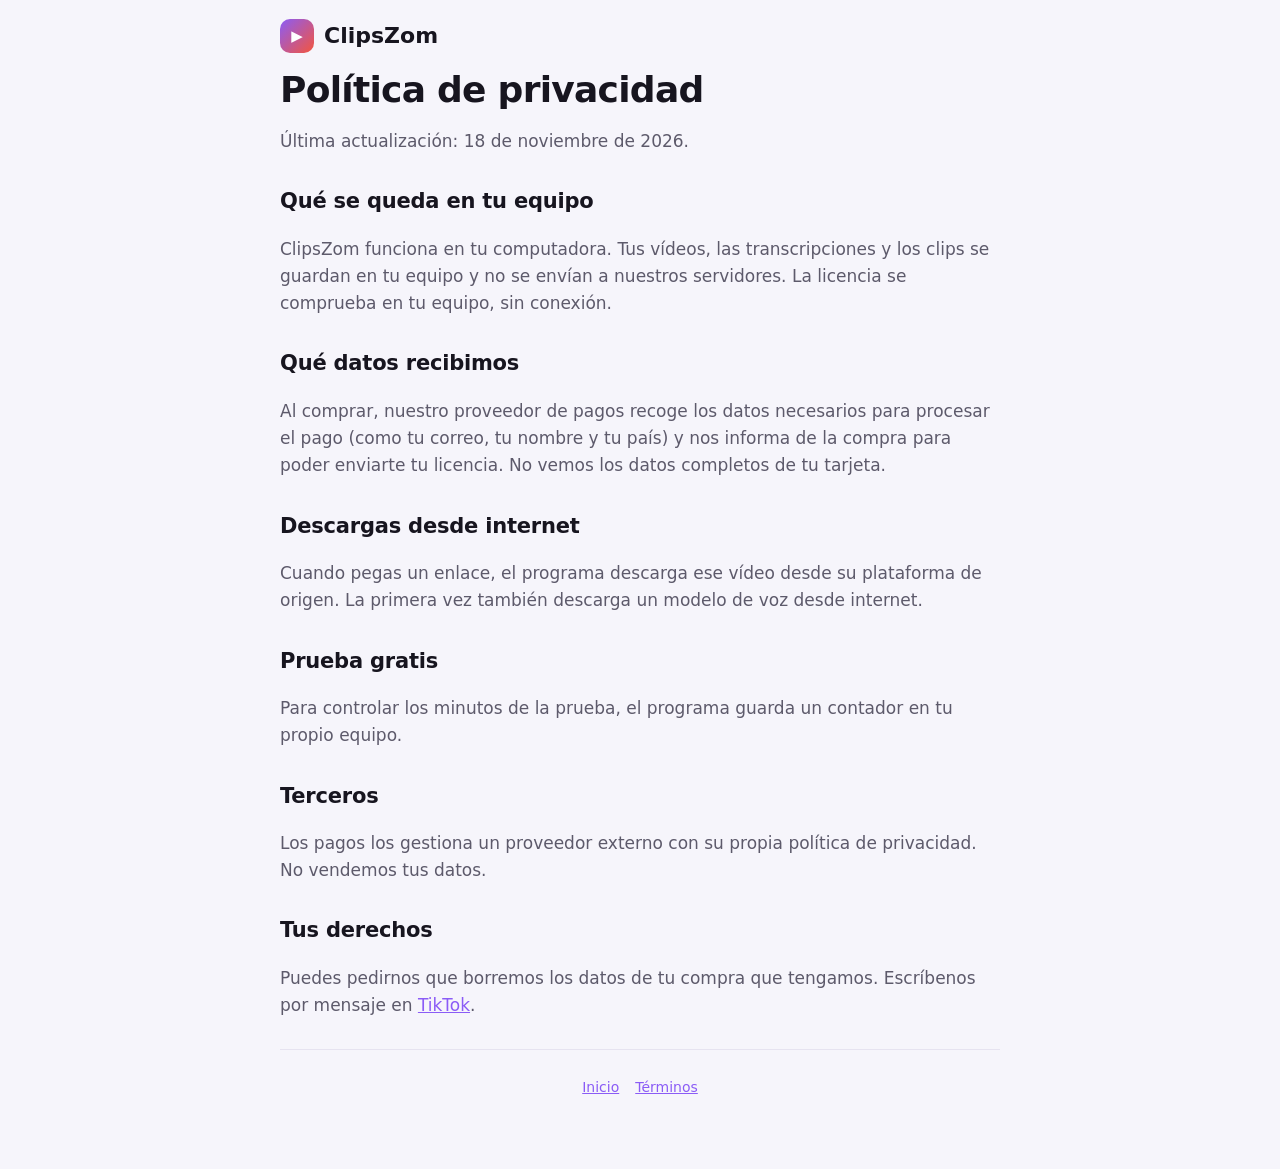
==== privacidad.html @ 4bab184d "Add files via upload" ====
<!doctype html>
<html lang="es"><head><meta charset="utf-8"><meta name="viewport" content="width=device-width,initial-scale=1">
<title>Privacidad · ClipsZom</title><link rel="stylesheet" href="style.css"></head><body>
<div class="wrap doc"><header><a class="logo" href="./"><i>▶</i>ClipsZom</a></header>
<h1>Política de privacidad</h1><p>Última actualización: 18 de noviembre de 2026.</p>
<h2>Qué se queda en tu equipo</h2><p>ClipsZom funciona en tu computadora. Tus vídeos, las transcripciones y los clips se guardan en tu equipo y no se envían a nuestros servidores. La licencia se comprueba en tu equipo, sin conexión.</p>
<h2>Qué datos recibimos</h2><p>Al comprar, nuestro proveedor de pagos recoge los datos necesarios para procesar el pago (como tu correo, tu nombre y tu país) y nos informa de la compra para poder enviarte tu licencia. No vemos los datos completos de tu tarjeta.</p>
<h2>Descargas desde internet</h2><p>Cuando pegas un enlace, el programa descarga ese vídeo desde su plataforma de origen. La primera vez también descarga un modelo de voz desde internet.</p>
<h2>Prueba gratis</h2><p>Para controlar los minutos de la prueba, el programa guarda un contador en tu propio equipo.</p>
<h2>Terceros</h2><p>Los pagos los gestiona un proveedor externo con su propia política de privacidad. No vendemos tus datos.</p>
<h2>Tus derechos</h2><p>Puedes pedirnos que borremos los datos de tu compra que tengamos. Escríbenos por mensaje en <a href="https://www.tiktok.com/@anasanchez29915">TikTok</a>.</p>
<footer><a href="./">Inicio</a><a href="terminos.html">Términos</a></footer></div></body></html>
---- style.css ----
:root{--bg:#f6f5fb;--fg:#17151f;--mut:#5d5a6b;--card:#fff;--line:#e6e3f0;--ac1:#8b5cf6;--ac2:#f4553d}
@media(prefers-color-scheme:dark){:root{--bg:#0e0d14;--fg:#f3f1fa;--mut:#a29fb3;--card:#17151f;--line:#2a2736}}
*{box-sizing:border-box}html{scroll-behavior:smooth}
body{margin:0;background:var(--bg);color:var(--fg);font:17px/1.6 "Segoe UI",system-ui,-apple-system,Roboto,sans-serif}
a{color:var(--ac1)}
.wrap{max-width:1020px;margin:0 auto;padding:0 20px}
header{display:flex;align-items:center;justify-content:space-between;padding:18px 0}
.logo{display:flex;align-items:center;gap:10px;font-weight:800;font-size:22px;text-decoration:none;color:var(--fg)}
.logo i{width:34px;height:34px;border-radius:10px;background:linear-gradient(135deg,var(--ac1),var(--ac2));display:grid;place-items:center;color:#fff;font-style:normal;font-size:15px}
nav a{margin-left:18px;text-decoration:none;color:var(--mut);font-size:15px}
.hero{text-align:center;padding:56px 0 30px}
h1{font-size:clamp(34px,6vw,60px);line-height:1.08;margin:0 0 18px;letter-spacing:-.02em}
h1 em{font-style:normal;background:linear-gradient(90deg,var(--ac1),var(--ac2));-webkit-background-clip:text;background-clip:text;color:transparent}
.sub{max-width:640px;margin:0 auto 28px;color:var(--mut);font-size:19px}
.btn{display:inline-block;padding:14px 26px;border-radius:14px;font-weight:700;text-decoration:none;color:#fff;background:linear-gradient(90deg,var(--ac1),var(--ac2));border:0;font-size:16px}
.btn.alt{background:var(--card);color:var(--fg);border:1px solid var(--line)}
.btn[aria-disabled=true]{opacity:.55;pointer-events:none}
.row{display:flex;gap:12px;justify-content:center;flex-wrap:wrap}
.note{color:var(--mut);font-size:14px;margin-top:14px}
section{padding:42px 0}
h2{font-size:30px;margin:0 0 22px;letter-spacing:-.01em}
.grid{display:grid;grid-template-columns:repeat(auto-fit,minmax(230px,1fr));gap:16px}
.card{background:var(--card);border:1px solid var(--line);border-radius:18px;padding:22px}
.card h3{margin:0 0 8px;font-size:18px}.card p{margin:0;color:var(--mut);font-size:15.5px}
.n{width:32px;height:32px;border-radius:50%;background:linear-gradient(135deg,var(--ac1),var(--ac2));color:#fff;display:grid;place-items:center;font-weight:800;margin-bottom:12px}
.price{max-width:420px;margin:0 auto;text-align:center}
.price b{font-size:52px;letter-spacing:-.02em}.price span{color:var(--mut)}
.price ul{list-style:none;padding:0;margin:18px 0 22px;text-align:left;color:var(--mut)}
.price li{padding:6px 0 6px 26px;position:relative}.price li:before{content:"✓";position:absolute;left:0;color:var(--ac1);font-weight:800}
details{background:var(--card);border:1px solid var(--line);border-radius:14px;padding:14px 18px;margin-bottom:10px}
summary{cursor:pointer;font-weight:700}details p{color:var(--mut);margin:10px 0 0}
.warn{background:var(--card);border:1px solid var(--line);border-left:4px solid var(--ac2);border-radius:12px;padding:16px 18px;color:var(--mut);font-size:15px}
footer{border-top:1px solid var(--line);margin-top:30px;padding:26px 0 40px;color:var(--mut);font-size:14px;text-align:center}
footer a{margin:0 8px}
.doc{max-width:760px;padding-bottom:30px}.doc h1{font-size:36px}.doc h2{font-size:21px;margin:30px 0 8px}.doc p,.doc li{color:var(--mut)}
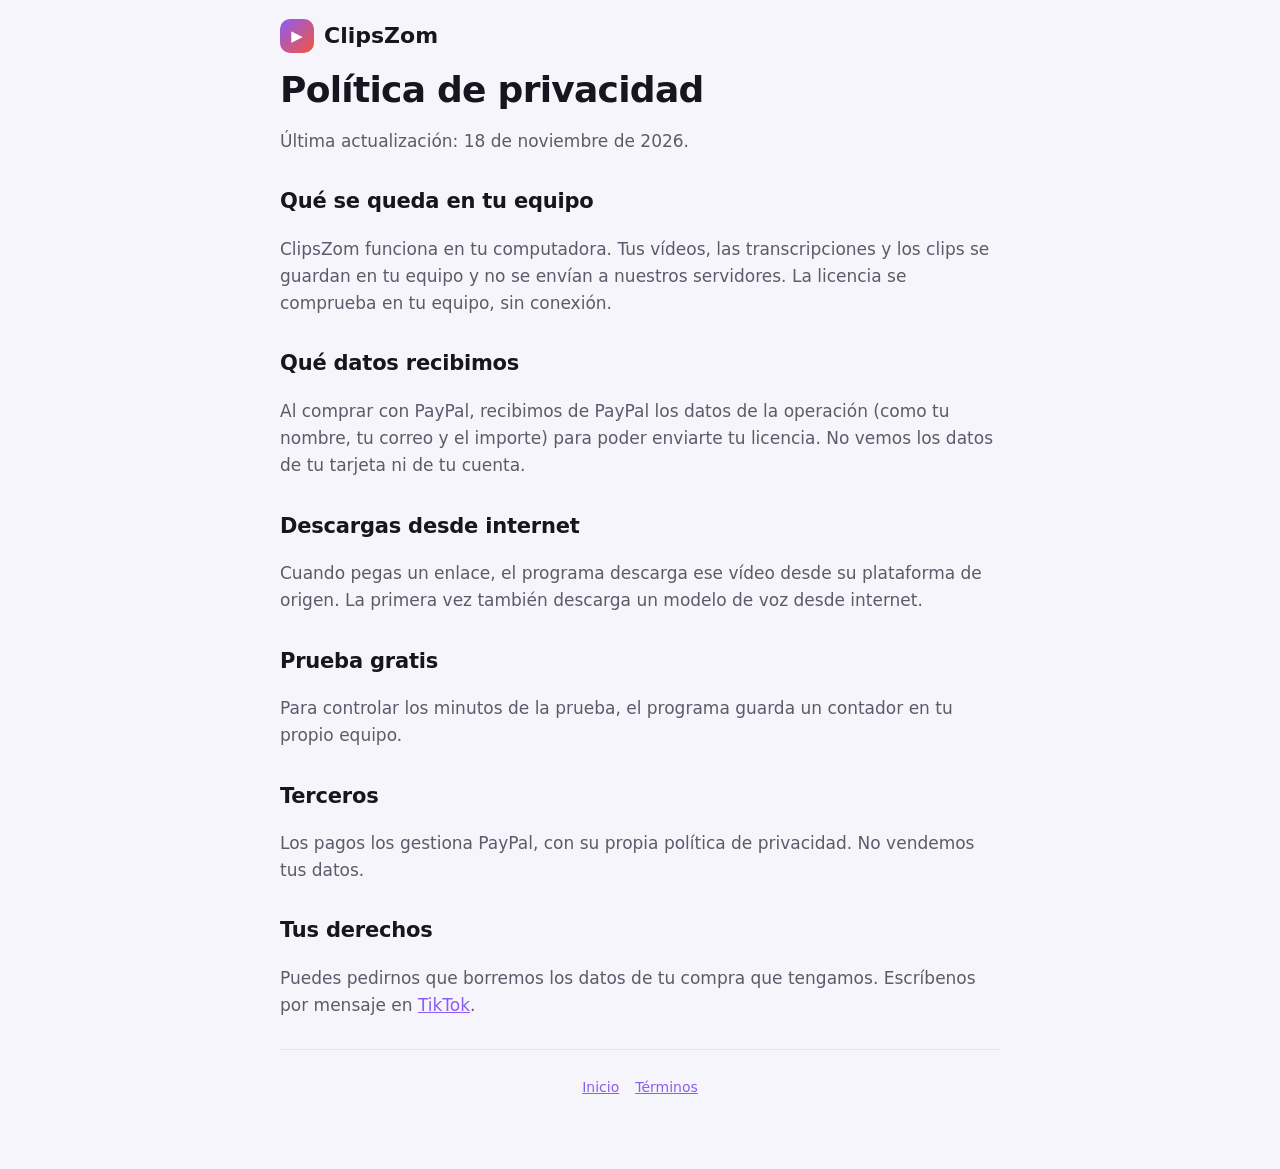
==== commit aefc9e7b: "Add files via upload" ====
--- a/privacidad.html
+++ b/privacidad.html
@@ -4,9 +4,9 @@
 <div class="wrap doc"><header><a class="logo" href="./"><i>▶</i>ClipsZom</a></header>
 <h1>Política de privacidad</h1><p>Última actualización: 18 de noviembre de 2026.</p>
 <h2>Qué se queda en tu equipo</h2><p>ClipsZom funciona en tu computadora. Tus vídeos, las transcripciones y los clips se guardan en tu equipo y no se envían a nuestros servidores. La licencia se comprueba en tu equipo, sin conexión.</p>
-<h2>Qué datos recibimos</h2><p>Al comprar, nuestro proveedor de pagos recoge los datos necesarios para procesar el pago (como tu correo, tu nombre y tu país) y nos informa de la compra para poder enviarte tu licencia. No vemos los datos completos de tu tarjeta.</p>
+<h2>Qué datos recibimos</h2><p>Al comprar con PayPal, recibimos de PayPal los datos de la operación (como tu nombre, tu correo y el importe) para poder enviarte tu licencia. No vemos los datos de tu tarjeta ni de tu cuenta.</p>
 <h2>Descargas desde internet</h2><p>Cuando pegas un enlace, el programa descarga ese vídeo desde su plataforma de origen. La primera vez también descarga un modelo de voz desde internet.</p>
 <h2>Prueba gratis</h2><p>Para controlar los minutos de la prueba, el programa guarda un contador en tu propio equipo.</p>
-<h2>Terceros</h2><p>Los pagos los gestiona un proveedor externo con su propia política de privacidad. No vendemos tus datos.</p>
+<h2>Terceros</h2><p>Los pagos los gestiona PayPal, con su propia política de privacidad. No vendemos tus datos.</p>
 <h2>Tus derechos</h2><p>Puedes pedirnos que borremos los datos de tu compra que tengamos. Escríbenos por mensaje en <a href="https://www.tiktok.com/@anasanchez29915">TikTok</a>.</p>
 <footer><a href="./">Inicio</a><a href="terminos.html">Términos</a></footer></div></body></html>
